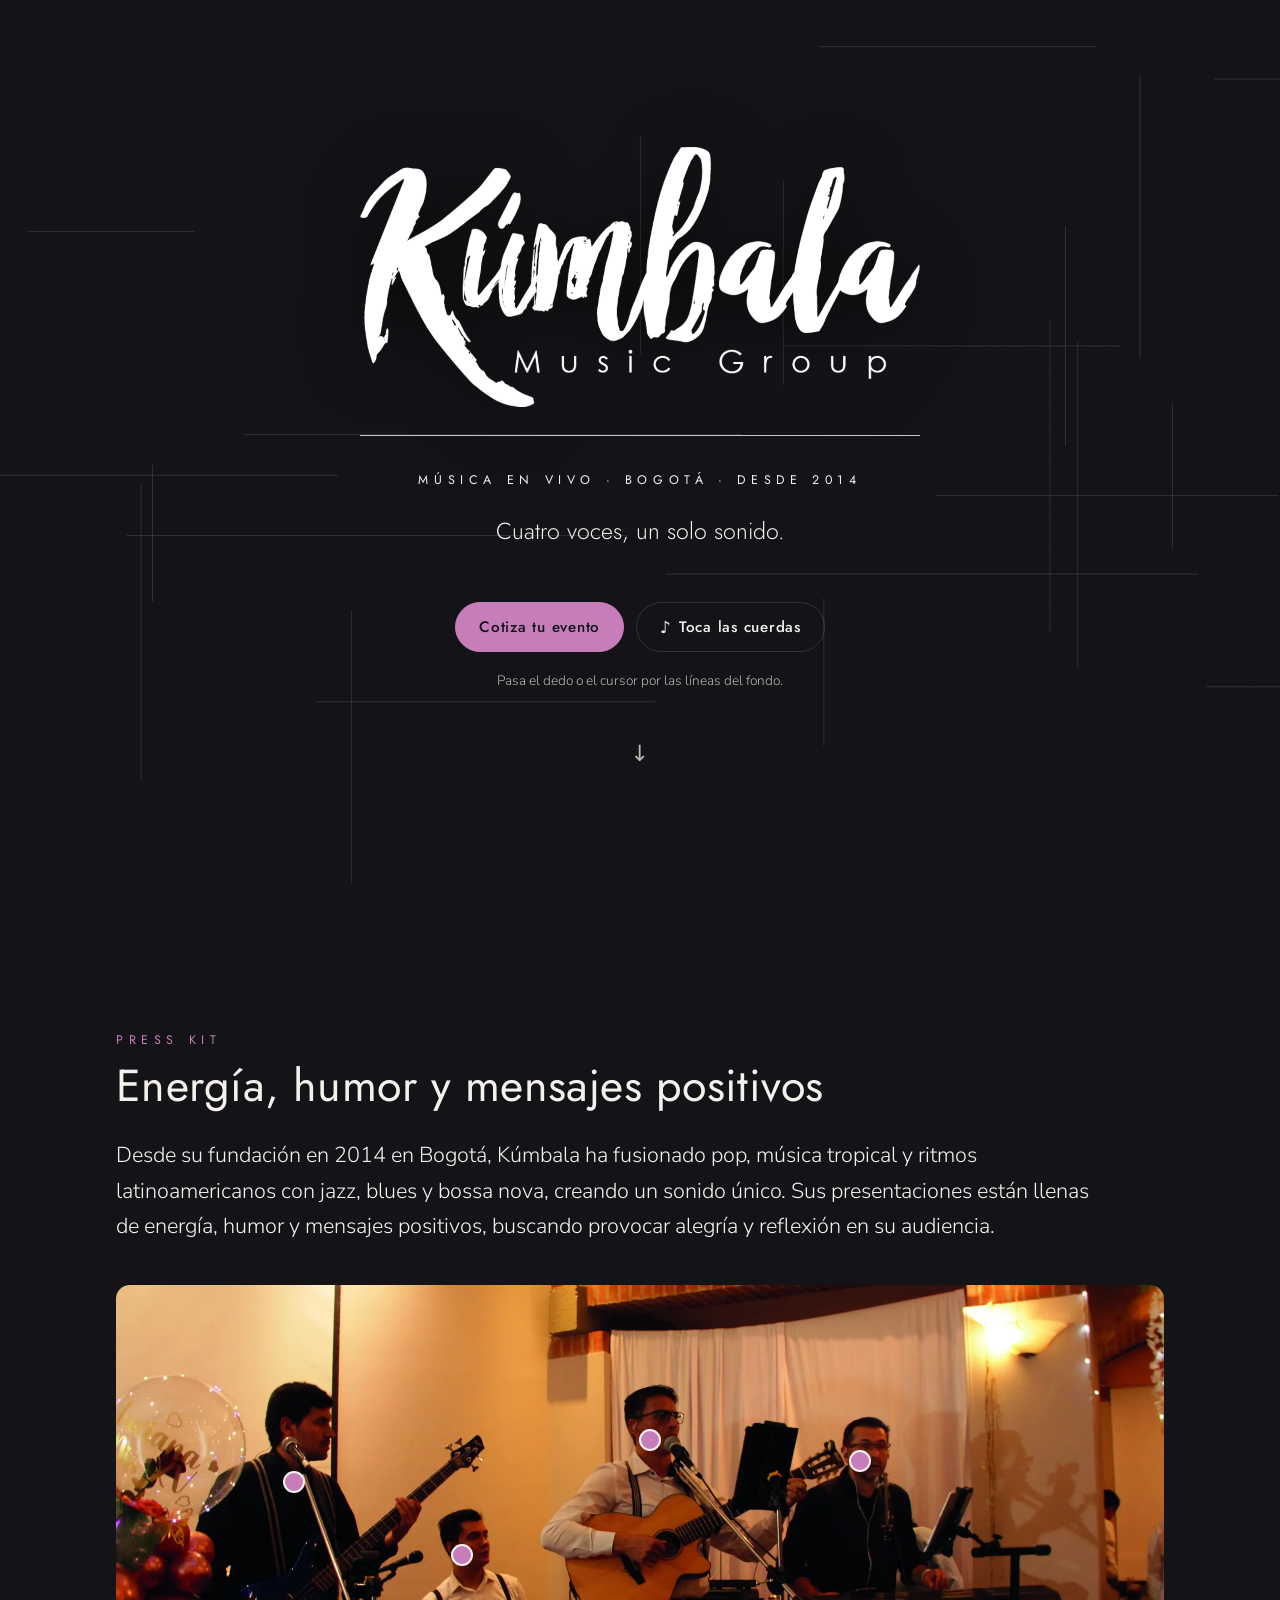
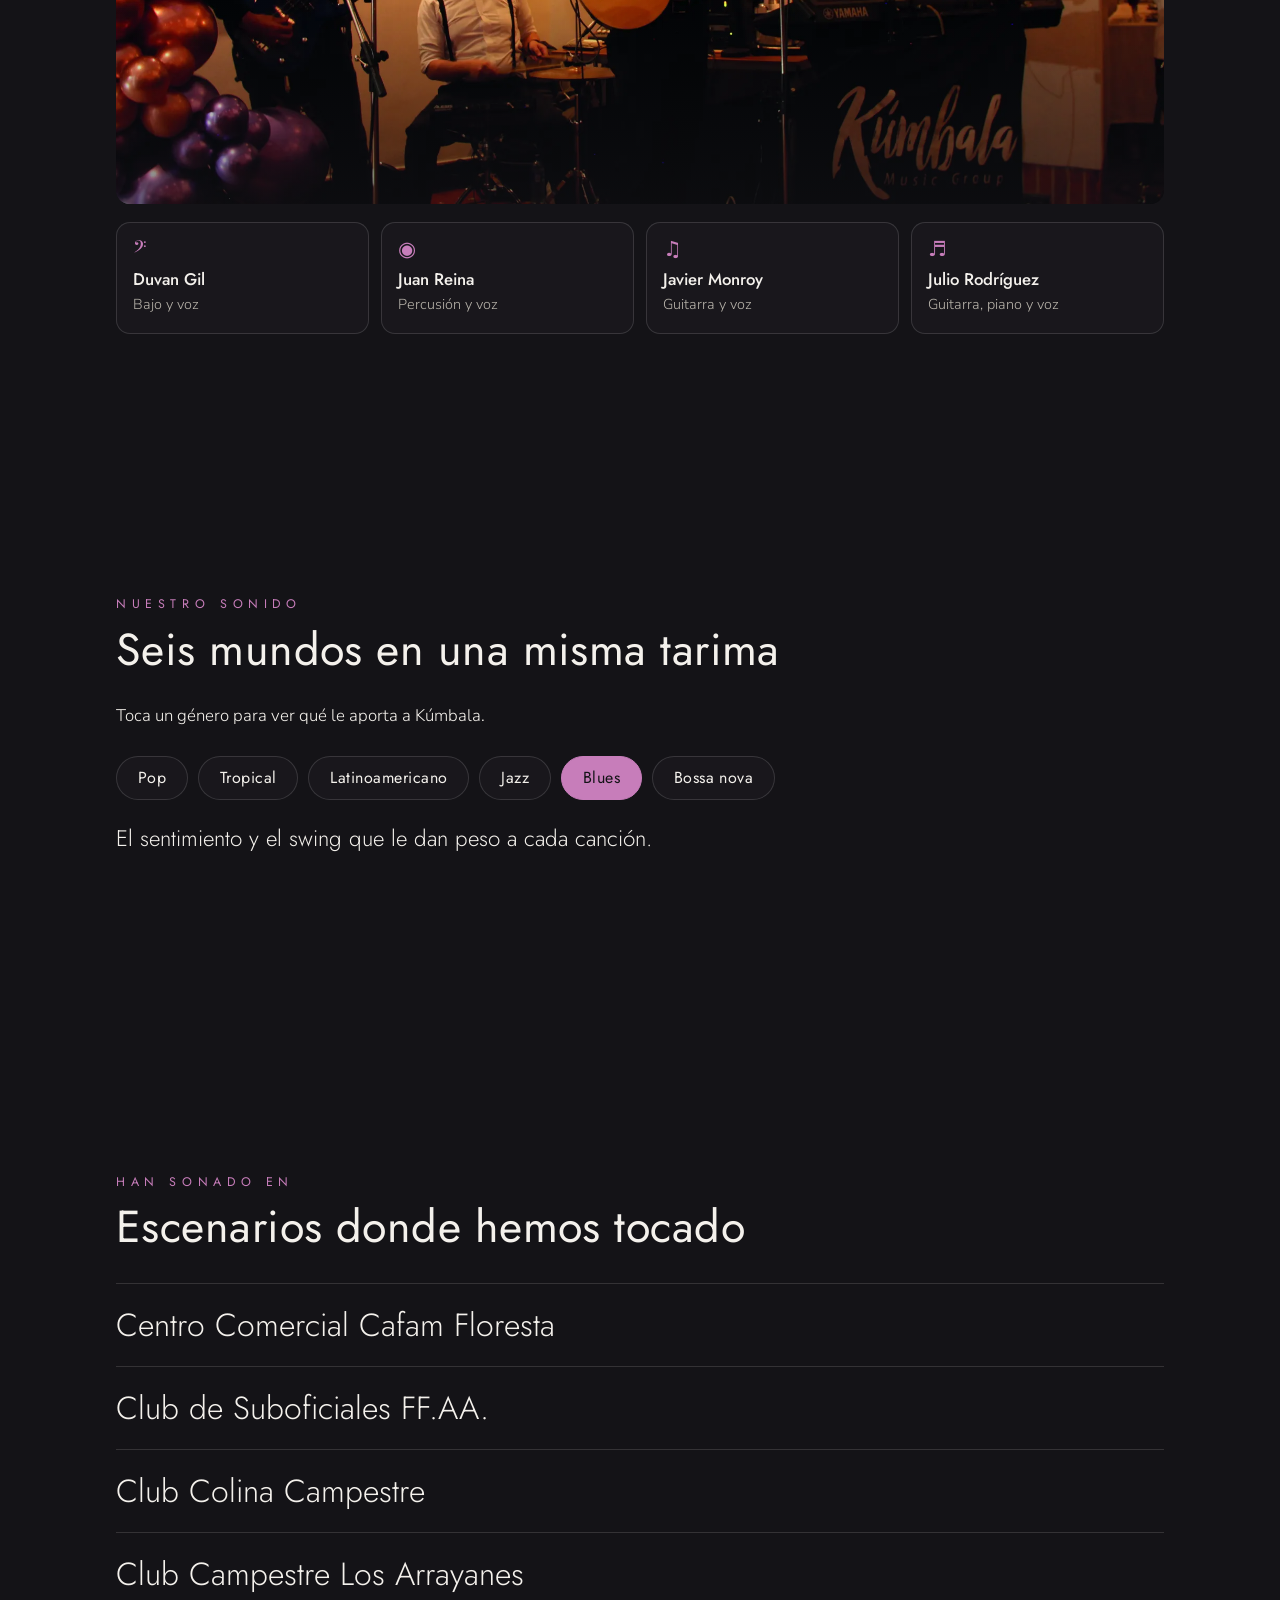
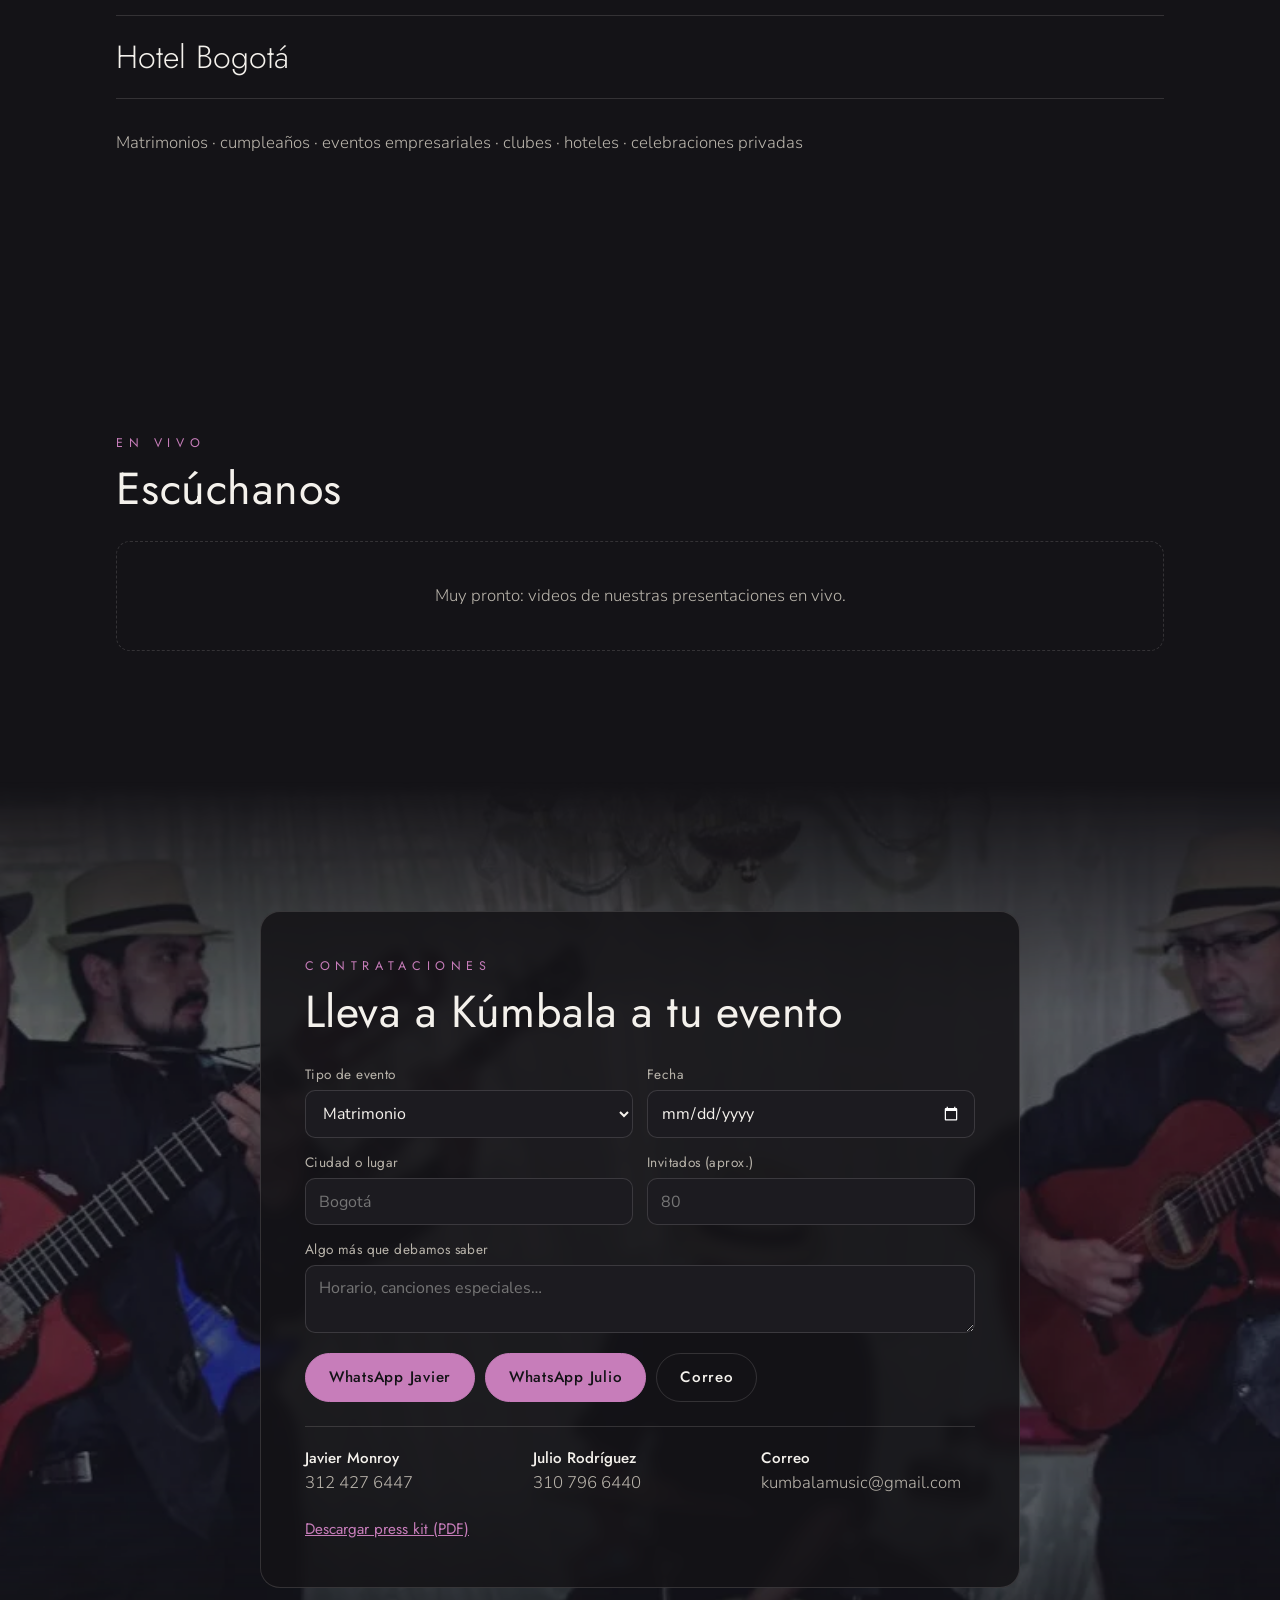
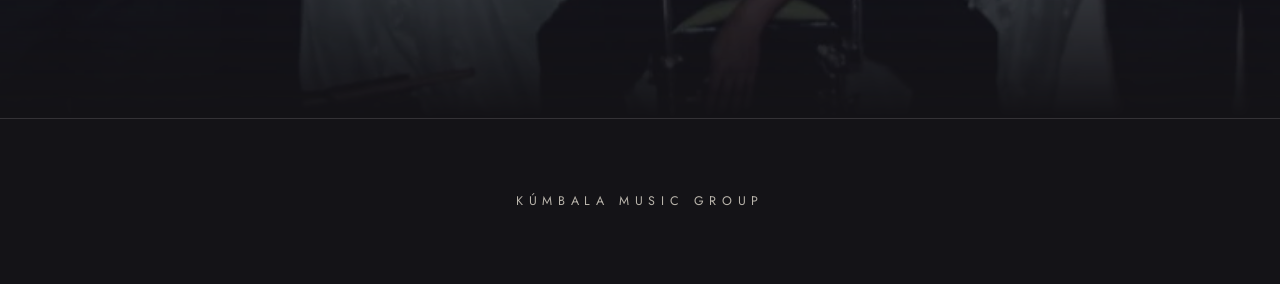
==== index.html @ faa16376 "Sitio web de Kúmbala Music Group Portada con fondo de cuerdas interactivas, banda, sonido, escenario" ====
<!doctype html>
<html lang="es">
<head>
  <meta charset="utf-8">
  <meta name="viewport" content="width=device-width, initial-scale=1">
  <title>Kúmbala Music Group</title>
  <meta name="description" content="Kúmbala Music Group: pop, música tropical y ritmos latinoamericanos con jazz, blues y bossa nova. Música en vivo para eventos en Bogotá desde 2014.">
  <meta name="theme-color" content="#141317">
  <meta property="og:title" content="Kúmbala Music Group">
  <meta property="og:description" content="Pop, tropical y ritmos latinoamericanos con jazz, blues y bossa nova. Música en vivo desde 2014, Bogotá.">
  <meta property="og:image" content="img/compartir.jpg">
  <meta property="og:type" content="website">
  <link rel="icon" href="img/icono.png">
  <link rel="preconnect" href="https://fonts.googleapis.com">
  <link rel="preconnect" href="https://fonts.gstatic.com" crossorigin>
  <link href="https://fonts.googleapis.com/css2?family=Jost:wght@300;400;500;700&family=Nunito+Sans:opsz,wght@6..12,300;6..12,400;6..12,700&display=swap" rel="stylesheet">
  <link rel="stylesheet" href="css/estilos.css">
</head>
<body>
  <canvas id="cuerdas" aria-hidden="true"></canvas>

  <header id="barra">
    <a href="#inicio" class="barra-logo"><img src="img/logo-kumbala.png" alt="Kúmbala"></a>
    <nav>
      <a href="#banda">La banda</a>
      <a href="#sonido">Sonido</a>
      <a href="#videos">Videos</a>
      <a href="#contacto" class="boton-mini">Contratar</a>
    </nav>
  </header>

  <main>
    <!-- PORTADA -->
    <section id="inicio" class="portada">
      <h1><img src="img/logo-kumbala.png" alt="Kúmbala Music Group" class="portada-logo"></h1>
      <hr class="linea">
      <p class="espaciado">Música en vivo · Bogotá · desde 2014</p>
      <p class="portada-frase" id="frase">Pop, tropical y ritmos latinoamericanos con un toque de jazz.</p>
      <div class="portada-acciones">
        <a href="#contacto" class="boton">Cotiza tu evento</a>
        <button type="button" class="boton boton-fantasma" id="sonar" aria-pressed="false">
          <span class="sonar-icono" aria-hidden="true">♪</span> <span id="sonar-texto">Toca las cuerdas</span>
        </button>
      </div>
      <p class="pista" id="pista">Pasa el dedo o el cursor por las líneas del fondo.</p>
      <a href="#banda" class="bajar" aria-label="Bajar">↓</a>
    </section>

    <!-- QUIÉNES SOMOS -->
    <section id="banda" class="seccion revelar">
      <p class="espaciado etiqueta">Press kit</p>
      <h2>Energía, humor y mensajes positivos</h2>
      <p class="texto-grande">
        Desde su fundación en 2014 en Bogotá, Kúmbala ha fusionado pop, música tropical y ritmos
        latinoamericanos con jazz, blues y bossa nova, creando un sonido único. Sus presentaciones
        están llenas de energía, humor y mensajes positivos, buscando provocar alegría y reflexión
        en su audiencia.
      </p>

      <figure class="foto-banda">
        <img src="img/banda-en-vivo.webp" alt="Kúmbala tocando en vivo: bajo, percusión, guitarra y teclado" width="2000" height="990">
        <button type="button" class="punto" style="--x:17%;--y:38%" data-i="0"><span>Duvan Gil</span></button>
        <button type="button" class="punto" style="--x:33%;--y:52%" data-i="1"><span>Juan Reina</span></button>
        <button type="button" class="punto" style="--x:51%;--y:30%" data-i="2"><span>Javier Monroy</span></button>
        <button type="button" class="punto" style="--x:71%;--y:34%" data-i="3"><span>Julio Rodríguez</span></button>
      </figure>

      <ul class="integrantes" id="integrantes">
        <li data-i="0"><span class="instrumento" aria-hidden="true">𝄢</span><strong>Duvan Gil</strong><small>Bajo y voz</small></li>
        <li data-i="1"><span class="instrumento" aria-hidden="true">◉</span><strong>Juan Reina</strong><small>Percusión y voz</small></li>
        <li data-i="2"><span class="instrumento" aria-hidden="true">♫</span><strong>Javier Monroy</strong><small>Guitarra y voz</small></li>
        <li data-i="3"><span class="instrumento" aria-hidden="true">♬</span><strong>Julio Rodríguez</strong><small>Guitarra, piano y voz</small></li>
      </ul>
    </section>

    <!-- SONIDO -->
    <section id="sonido" class="seccion revelar">
      <p class="espaciado etiqueta">Nuestro sonido</p>
      <h2>Seis mundos en una misma tarima</h2>
      <p>Toca un género para ver qué le aporta a Kúmbala.</p>
      <div class="generos" id="generos" role="tablist"></div>
      <p class="genero-texto" id="genero-texto" aria-live="polite"></p>
    </section>

    <!-- TARIMAS -->
    <section id="tarimas" class="seccion revelar">
      <p class="espaciado etiqueta">Han sonado en</p>
      <h2>Escenarios donde hemos tocado</h2>
      <ul class="lugares">
        <li>Centro Comercial Cafam Floresta</li>
        <li>Club de Suboficiales FF.AA.</li>
        <li>Club Colina Campestre</li>
        <li>Club Campestre Los Arrayanes</li>
        <li>Hotel Bogotá</li>
      </ul>
      <p class="eventos">Matrimonios · cumpleaños · eventos empresariales · clubes · hoteles · celebraciones privadas</p>
    </section>

    <!-- VIDEOS -->
    <section id="videos" class="seccion revelar">
      <p class="espaciado etiqueta">En vivo</p>
      <h2>Escúchanos</h2>
      <div id="lista-videos"></div>
    </section>

    <!-- CONTACTO -->
    <section id="contacto" class="seccion contacto revelar">
      <img src="img/banda-sombreros.webp" alt="" class="contacto-fondo" loading="lazy">
      <div class="contacto-caja">
        <p class="espaciado etiqueta">Contrataciones</p>
        <h2>Lleva a Kúmbala a tu evento</h2>
        <form id="cotizar" class="cotizar">
          <label>Tipo de evento
            <select name="tipo">
              <option>Matrimonio</option>
              <option>Cumpleaños</option>
              <option>Evento empresarial</option>
              <option>Club u hotel</option>
              <option>Otro</option>
            </select>
          </label>
          <label>Fecha <input type="date" name="fecha"></label>
          <label>Ciudad o lugar <input type="text" name="lugar" placeholder="Bogotá"></label>
          <label>Invitados (aprox.) <input type="number" name="invitados" min="1" placeholder="80"></label>
          <label class="ancho">Algo más que debamos saber <textarea name="nota" rows="2" placeholder="Horario, canciones especiales…"></textarea></label>
          <div class="cotizar-botones ancho">
            <button type="submit" class="boton" data-a="573124276447">WhatsApp Javier</button>
            <button type="submit" class="boton" data-a="573107966440">WhatsApp Julio</button>
            <button type="submit" class="boton boton-fantasma" data-a="correo">Correo</button>
          </div>
        </form>
        <div class="datos-contacto">
          <p><strong>Javier Monroy</strong><a href="tel:+573124276447">312 427 6447</a></p>
          <p><strong>Julio Rodríguez</strong><a href="tel:+573107966440">310 796 6440</a></p>
          <p><strong>Correo</strong><a href="mailto:kumbalamusic@gmail.com">kumbalamusic@gmail.com</a></p>
        </div>
        <a href="descargas/press-kit-kumbala-2024.pdf" class="enlace-descarga" download>Descargar press kit (PDF)</a>
      </div>
    </section>
  </main>

  <footer class="pie">
    <nav class="redes" id="redes" aria-label="Redes sociales"></nav>
    <p class="espaciado">Kúmbala Music Group</p>
  </footer>

  <script type="module" src="js/principal.js"></script>
  <script type="module" src="js/cuerdas.js"></script>
</body>
</html>
---- css/estilos.css ----
/* Kúmbala Music Group — estilos
   Paleta tomada del press kit (fondo carbón, blanco) + el ámbar de las fotos en vivo.
   El acento cambia en cada visita (js/cuerdas.js fija --acento). */

:root {
  --fondo: #141317;
  --fondo-2: #1c1b20;
  --tinta: #f4f1ec;
  --tinta-suave: #b9b4ab;
  --linea: rgba(244, 241, 236, .14);
  --acento: #d9904a;
  --acento-tinta: #141317;
  --radio: 14px;
  --ancho: 1080px;
  --titulos: 'Jost', 'Avenir', 'Century Gothic', system-ui, sans-serif;
  --texto: 'Nunito Sans', 'Avenir', system-ui, sans-serif;
  color-scheme: dark;
}

* { box-sizing: border-box; }
html { scroll-behavior: smooth; }
body {
  margin: 0;
  background: var(--fondo);
  color: var(--tinta);
  font: 300 1.05rem/1.65 var(--texto);
  overflow-x: hidden;
}
img { max-width: 100%; display: block; }
a { color: inherit; }
::selection { background: var(--acento); color: var(--acento-tinta); }

#cuerdas {
  position: fixed; inset: 0; width: 100%; height: 100%;
  z-index: 0; pointer-events: none;
}
main, .pie, #barra { position: relative; z-index: 1; }

/* ---------- textos */
h2 {
  font: 400 clamp(1.7rem, 4.5vw, 2.8rem)/1.15 var(--titulos);
  margin: .2em 0 .6em;
  letter-spacing: .01em;
}
.espaciado {
  font-family: var(--titulos);
  letter-spacing: .45em;
  text-transform: uppercase;
  font-size: .78rem;
  font-weight: 400;
}
.etiqueta { color: var(--acento); margin: 0; }
.texto-grande { font-size: clamp(1.1rem, 2.2vw, 1.35rem); max-width: 46em; color: var(--tinta); }

/* ---------- botones */
.boton {
  display: inline-flex; align-items: center; gap: .5em;
  padding: .8em 1.5em; border-radius: 999px;
  background: var(--acento); color: var(--acento-tinta);
  border: 1px solid var(--acento);
  font: 500 .95rem var(--titulos); letter-spacing: .05em;
  text-decoration: none; cursor: pointer;
  transition: transform .2s, background .2s, color .2s;
}
.boton:hover { transform: translateY(-2px); }
.boton:focus-visible, .punto:focus-visible, .genero:focus-visible { outline: 2px solid var(--tinta); outline-offset: 3px; }
.boton-fantasma { background: transparent; color: var(--tinta); border-color: var(--linea); }
.boton-fantasma:hover, .boton-fantasma[aria-pressed="true"] { border-color: var(--acento); color: var(--acento); }
.boton-mini { padding: .35em 1em; border: 1px solid var(--acento); border-radius: 999px; color: var(--acento) !important; }

/* ---------- barra superior */
#barra {
  position: fixed; top: 0; left: 0; right: 0; z-index: 10;
  display: flex; align-items: center; justify-content: space-between;
  padding: 10px clamp(16px, 4vw, 40px);
  background: rgba(20, 19, 23, .82); backdrop-filter: blur(10px);
  border-bottom: 1px solid var(--linea);
  transform: translateY(-100%); transition: transform .35s;
}
#barra.visible { transform: none; }
.barra-logo img { height: 34px; width: auto; }
#barra nav { display: flex; gap: clamp(10px, 3vw, 28px); align-items: center; font: 400 .9rem var(--titulos); }
#barra nav a { text-decoration: none; color: var(--tinta-suave); }
#barra nav a:hover { color: var(--tinta); }
@media (max-width: 560px) { #barra nav a:not(.boton-mini) { display: none; } }

/* ---------- portada */
.portada {
  min-height: 100svh;
  display: flex; flex-direction: column; align-items: center; justify-content: center;
  text-align: center; padding: 80px 16px 60px;
}
.portada h1 { margin: 0; }
.portada-logo {
  width: min(560px, 82vw); height: auto;
  filter: drop-shadow(0 6px 30px rgba(0, 0, 0, .6));
  animation: entrar 1.2s cubic-bezier(.2, .7, .2, 1) both;
}
.linea { width: min(560px, 82vw); border: 0; border-top: 1px solid var(--tinta); margin: 28px 0 22px; opacity: .8; }
.portada-frase { font: 300 clamp(1.1rem, 2.6vw, 1.45rem) var(--titulos); max-width: 30em; margin: 10px 0 28px; min-height: 2.6em; }
.portada-acciones { display: flex; gap: 12px; flex-wrap: wrap; justify-content: center; }
.sonar-icono { font-size: 1.1em; }
.pista { color: var(--tinta-suave); font-size: .85rem; margin-top: 18px; transition: opacity .6s; }
.bajar {
  margin-top: 30px; text-decoration: none; font-size: 1.4rem; color: var(--tinta-suave);
  animation: flotar 2.4s ease-in-out infinite;
}
@keyframes entrar { from { opacity: 0; transform: translateY(18px) scale(.97); } }
@keyframes flotar { 50% { transform: translateY(8px); } }

/* ---------- secciones */
.seccion {
  max-width: var(--ancho); margin: 0 auto;
  padding: clamp(70px, 12vw, 130px) 16px;
}
.revelar { opacity: 0; transform: translateY(30px); transition: opacity .9s, transform .9s; }
.revelar.visto { opacity: 1; transform: none; }

/* foto con integrantes */
.foto-banda { position: relative; margin: 40px 0 0; border-radius: var(--radio); overflow: hidden; }
.foto-banda img { width: 100%; height: auto; }
.foto-banda::after {
  content: ''; position: absolute; inset: 0; pointer-events: none;
  background: linear-gradient(to top, rgba(20, 19, 23, .55), transparent 40%);
}
.punto {
  position: absolute; left: var(--x); top: var(--y); z-index: 2;
  width: 22px; height: 22px; margin: -11px; padding: 0;
  border-radius: 50%; border: 2px solid var(--tinta); background: var(--acento);
  cursor: pointer; box-shadow: 0 0 0 0 var(--acento);
  animation: latido 2.2s infinite;
}
.punto span {
  position: absolute; left: 50%; bottom: 150%; transform: translateX(-50%) translateY(6px);
  white-space: nowrap; padding: .3em .8em; border-radius: 999px;
  background: var(--fondo); color: var(--tinta); font: 400 .85rem var(--titulos);
  opacity: 0; transition: opacity .25s, transform .25s; pointer-events: none;
}
.punto:hover span, .punto:focus-visible span, .punto.activo span { opacity: 1; transform: translateX(-50%); }
@keyframes latido { 70% { box-shadow: 0 0 0 12px transparent; } }

.integrantes {
  list-style: none; padding: 0; margin: 18px 0 0;
  display: grid; grid-template-columns: repeat(4, 1fr); gap: 12px;
}
.integrantes li {
  display: flex; flex-direction: column; gap: 2px;
  padding: 16px; border: 1px solid var(--linea); border-radius: var(--radio);
  background: rgba(28, 27, 32, .7); transition: border-color .3s, transform .3s;
}
.integrantes li.activo { border-color: var(--acento); transform: translateY(-4px); }
.integrantes strong { font: 500 1.05rem var(--titulos); }
.integrantes small { color: var(--tinta-suave); font-size: .9rem; }
.instrumento { color: var(--acento); font-size: 1.3rem; line-height: 1; margin-bottom: 6px; }
@media (max-width: 760px) { .integrantes { grid-template-columns: 1fr 1fr; } }

/* géneros */
.generos { display: flex; flex-wrap: wrap; gap: 10px; margin: 26px 0 20px; }
.genero {
  padding: .6em 1.3em; border-radius: 999px; cursor: pointer;
  border: 1px solid var(--linea); background: rgba(28, 27, 32, .7); color: var(--tinta);
  font: 400 1rem var(--titulos); letter-spacing: .03em; transition: all .25s;
}
.genero:hover { border-color: var(--acento); }
.genero[aria-selected="true"] { background: var(--acento); color: var(--acento-tinta); border-color: var(--acento); }
.genero-texto { font: 300 clamp(1.1rem, 2.4vw, 1.4rem)/1.5 var(--titulos); max-width: 36em; min-height: 3em; }

/* lugares */
.lugares { list-style: none; padding: 0; margin: 30px 0; border-top: 1px solid var(--linea); }
.lugares li {
  padding: 18px 0; border-bottom: 1px solid var(--linea);
  font: 300 clamp(1.2rem, 3.4vw, 2rem) var(--titulos);
  transition: padding .3s, color .3s;
}
.lugares li:hover { padding-left: 14px; color: var(--acento); }
.eventos { color: var(--tinta-suave); }

/* videos */
.videos { display: grid; grid-template-columns: repeat(auto-fill, minmax(280px, 1fr)); gap: 18px; margin-top: 24px; }
.video h3 { font: 400 1.05rem var(--titulos); margin: 10px 0 2px; }
.video p { margin: 0; color: var(--tinta-suave); font-size: .92rem; }
.video-portada, .video-lista {
  position: relative; display: block; width: 100%; aspect-ratio: 16 / 9; padding: 0; border: 0;
  border-radius: var(--radio); overflow: hidden; background: var(--fondo-2); cursor: pointer;
}
.video-portada img { width: 100%; height: 100%; object-fit: cover; transition: transform .4s; }
.video-portada:hover img { transform: scale(1.04); }
.video-portada iframe, .video-lista iframe { width: 100%; height: 100%; border: 0; }
.video-play {
  position: absolute; inset: 0; margin: auto; width: 64px; height: 64px; border-radius: 50%;
  display: grid; place-items: center; background: var(--acento); color: var(--acento-tinta); font-size: 1.4rem;
}
.espacio-pronto {
  margin-top: 24px; padding: 40px 20px; text-align: center; color: var(--tinta-suave);
  border: 1px dashed var(--linea); border-radius: var(--radio);
}

/* contacto */
.contacto { position: relative; max-width: none; padding-left: 0; padding-right: 0; overflow: hidden; }
.contacto-fondo {
  position: absolute; inset: 0; width: 100%; height: 100%; object-fit: cover; opacity: .55;
  mask-image: linear-gradient(to bottom, transparent, #000 25%, #000 75%, transparent);
}
.contacto-caja {
  position: relative; max-width: 760px; margin: 0 auto; padding: clamp(24px, 5vw, 44px);
  background: rgba(20, 19, 23, .86); backdrop-filter: blur(6px);
  border: 1px solid var(--linea); border-radius: calc(var(--radio) + 6px);
  margin-inline: 16px;
}
@media (min-width: 792px) { .contacto-caja { margin-inline: auto; } }
.cotizar { display: grid; grid-template-columns: 1fr 1fr; gap: 14px; margin: 24px 0; }
.cotizar label { display: flex; flex-direction: column; gap: 6px; font: 400 .85rem var(--titulos); color: var(--tinta-suave); letter-spacing: .03em; }
.cotizar .ancho { grid-column: 1 / -1; }
.cotizar input, .cotizar select, .cotizar textarea {
  font: 400 1rem var(--texto); color: var(--tinta);
  background: var(--fondo-2); border: 1px solid var(--linea); border-radius: 10px; padding: .7em .8em;
}
.cotizar input:focus, .cotizar select:focus, .cotizar textarea:focus { outline: none; border-color: var(--acento); }
.cotizar-botones { display: flex; flex-wrap: wrap; gap: 10px; margin-top: 6px; }
@media (max-width: 560px) { .cotizar { grid-template-columns: 1fr; } }
.datos-contacto { display: grid; grid-template-columns: repeat(auto-fit, minmax(190px, 1fr)); gap: 14px; border-top: 1px solid var(--linea); padding-top: 20px; }
.datos-contacto p { margin: 0; display: flex; flex-direction: column; }
.datos-contacto strong { font: 500 .95rem var(--titulos); }
.datos-contacto a { color: var(--tinta-suave); text-decoration: none; word-break: break-word; }
.datos-contacto a:hover { color: var(--acento); }
.enlace-descarga { display: inline-block; margin-top: 22px; color: var(--acento); font: 400 .95rem var(--titulos); }

/* pie */
.pie { text-align: center; padding: 50px 16px 60px; color: var(--tinta-suave); border-top: 1px solid var(--linea); background: var(--fondo); }
.redes { display: flex; justify-content: center; gap: 18px; margin-bottom: 22px; }
.redes a {
  width: 50px; height: 50px; border-radius: 50%; display: grid; place-items: center;
  background: var(--fondo-2); border: 1px solid var(--linea); transition: border-color .25s, transform .25s;
}
.redes a:hover { border-color: var(--acento); transform: translateY(-3px); }
.redes svg { width: 22px; height: 22px; fill: var(--tinta); }

@media (prefers-reduced-motion: reduce) {
  *, *::before, *::after { animation: none !important; transition: none !important; }
  html { scroll-behavior: auto; }
  .revelar { opacity: 1; transform: none; }
}
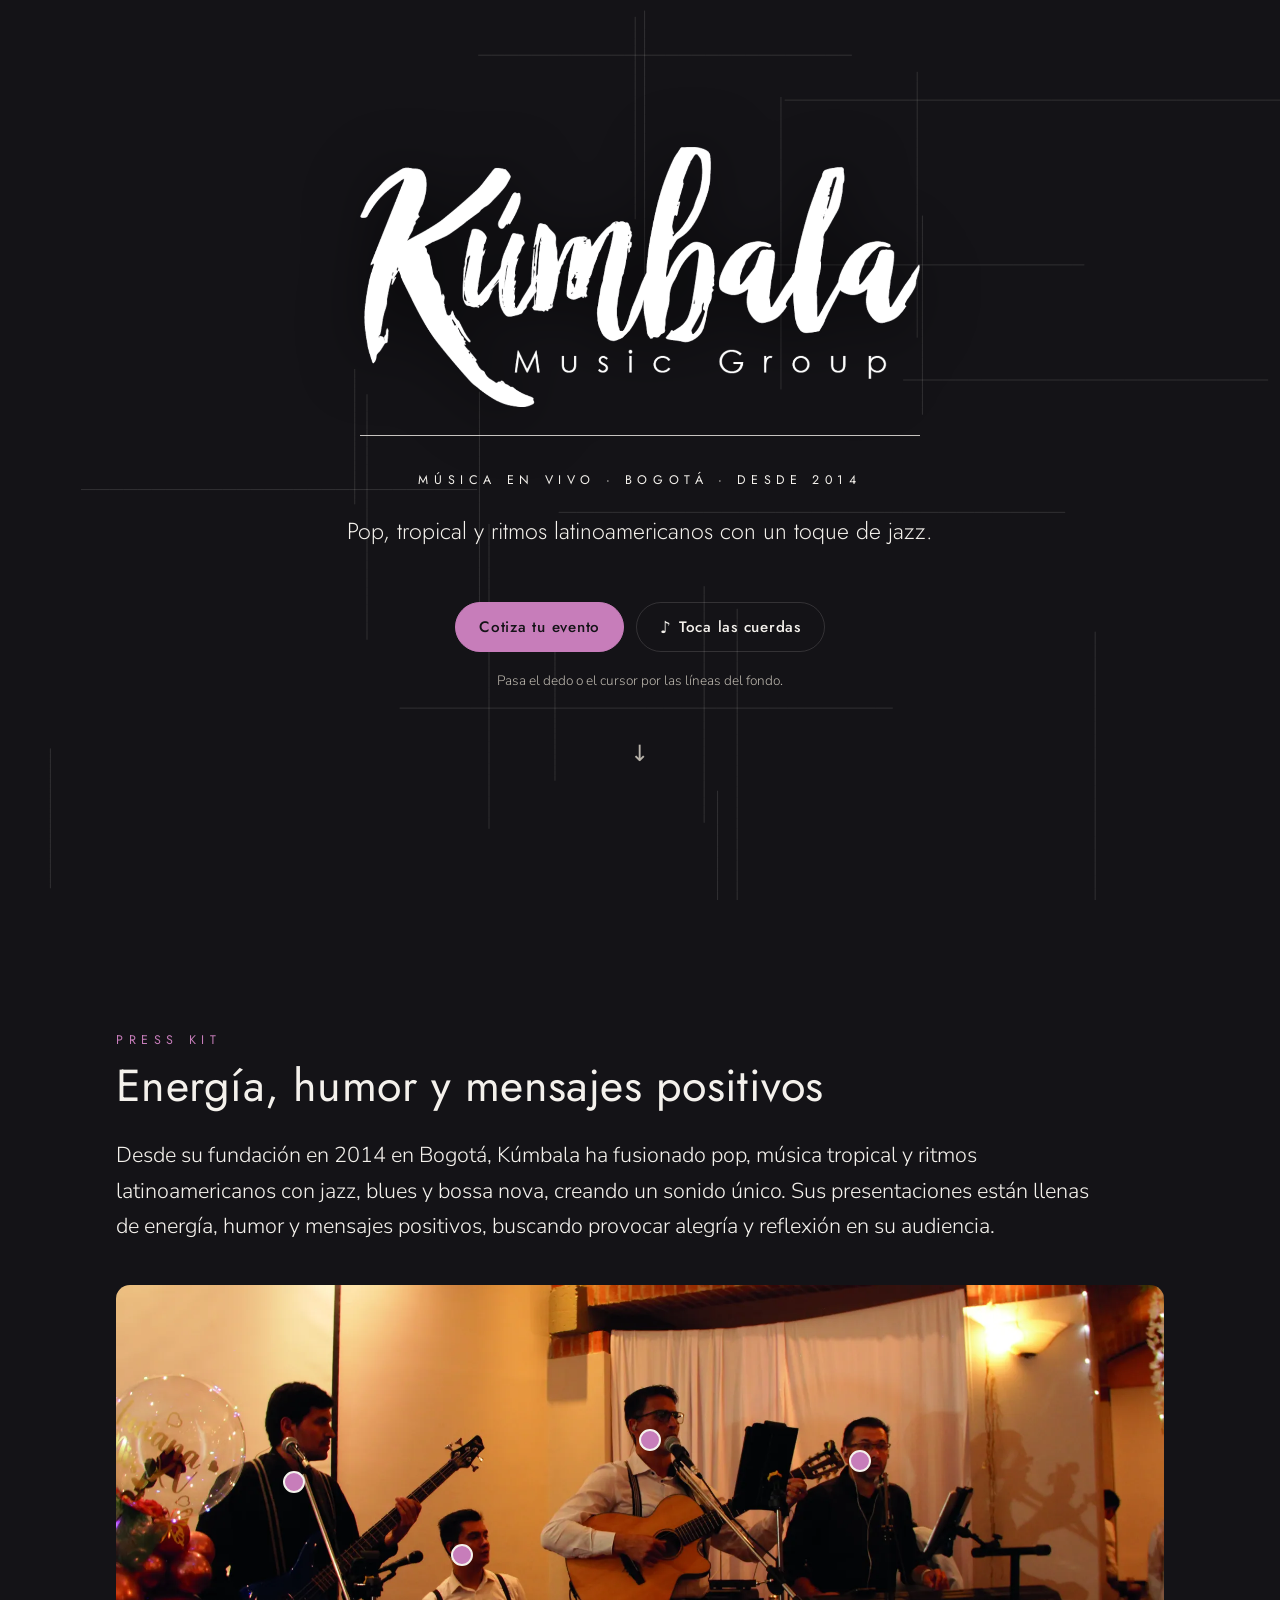
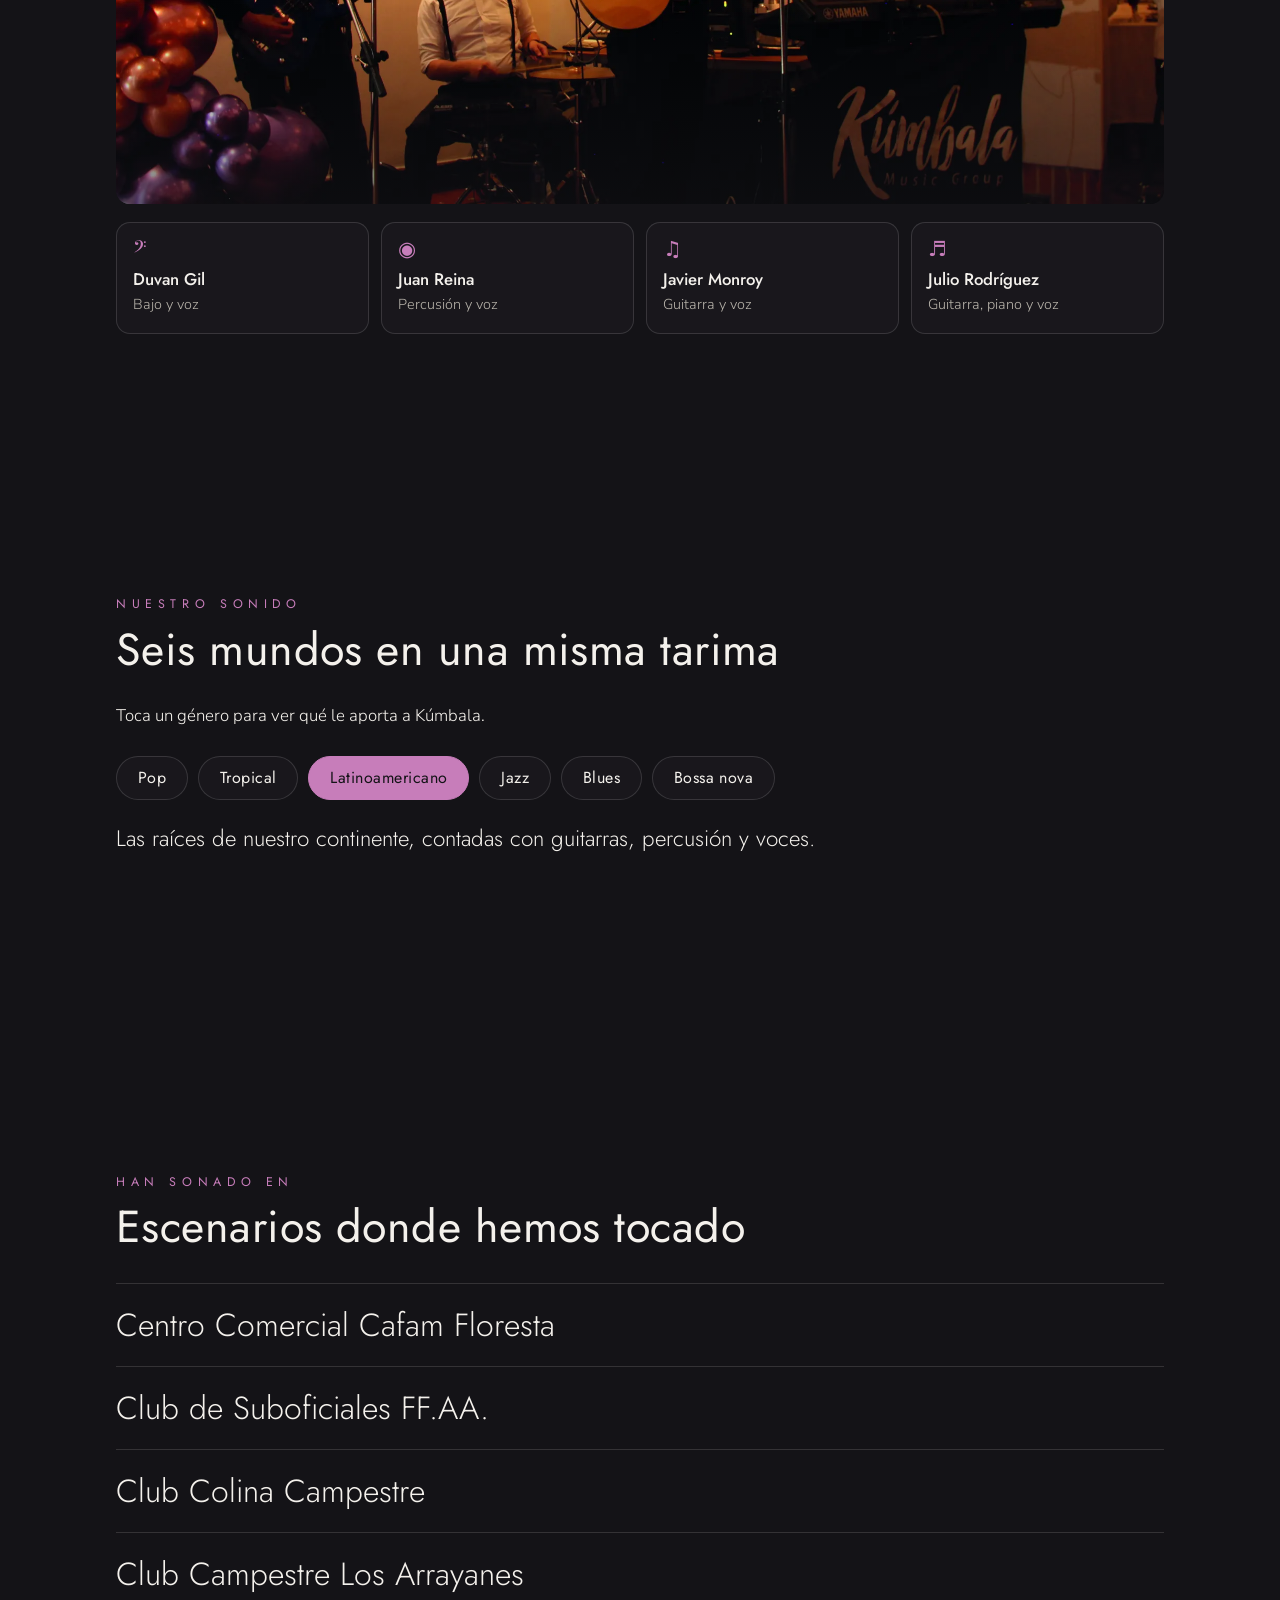
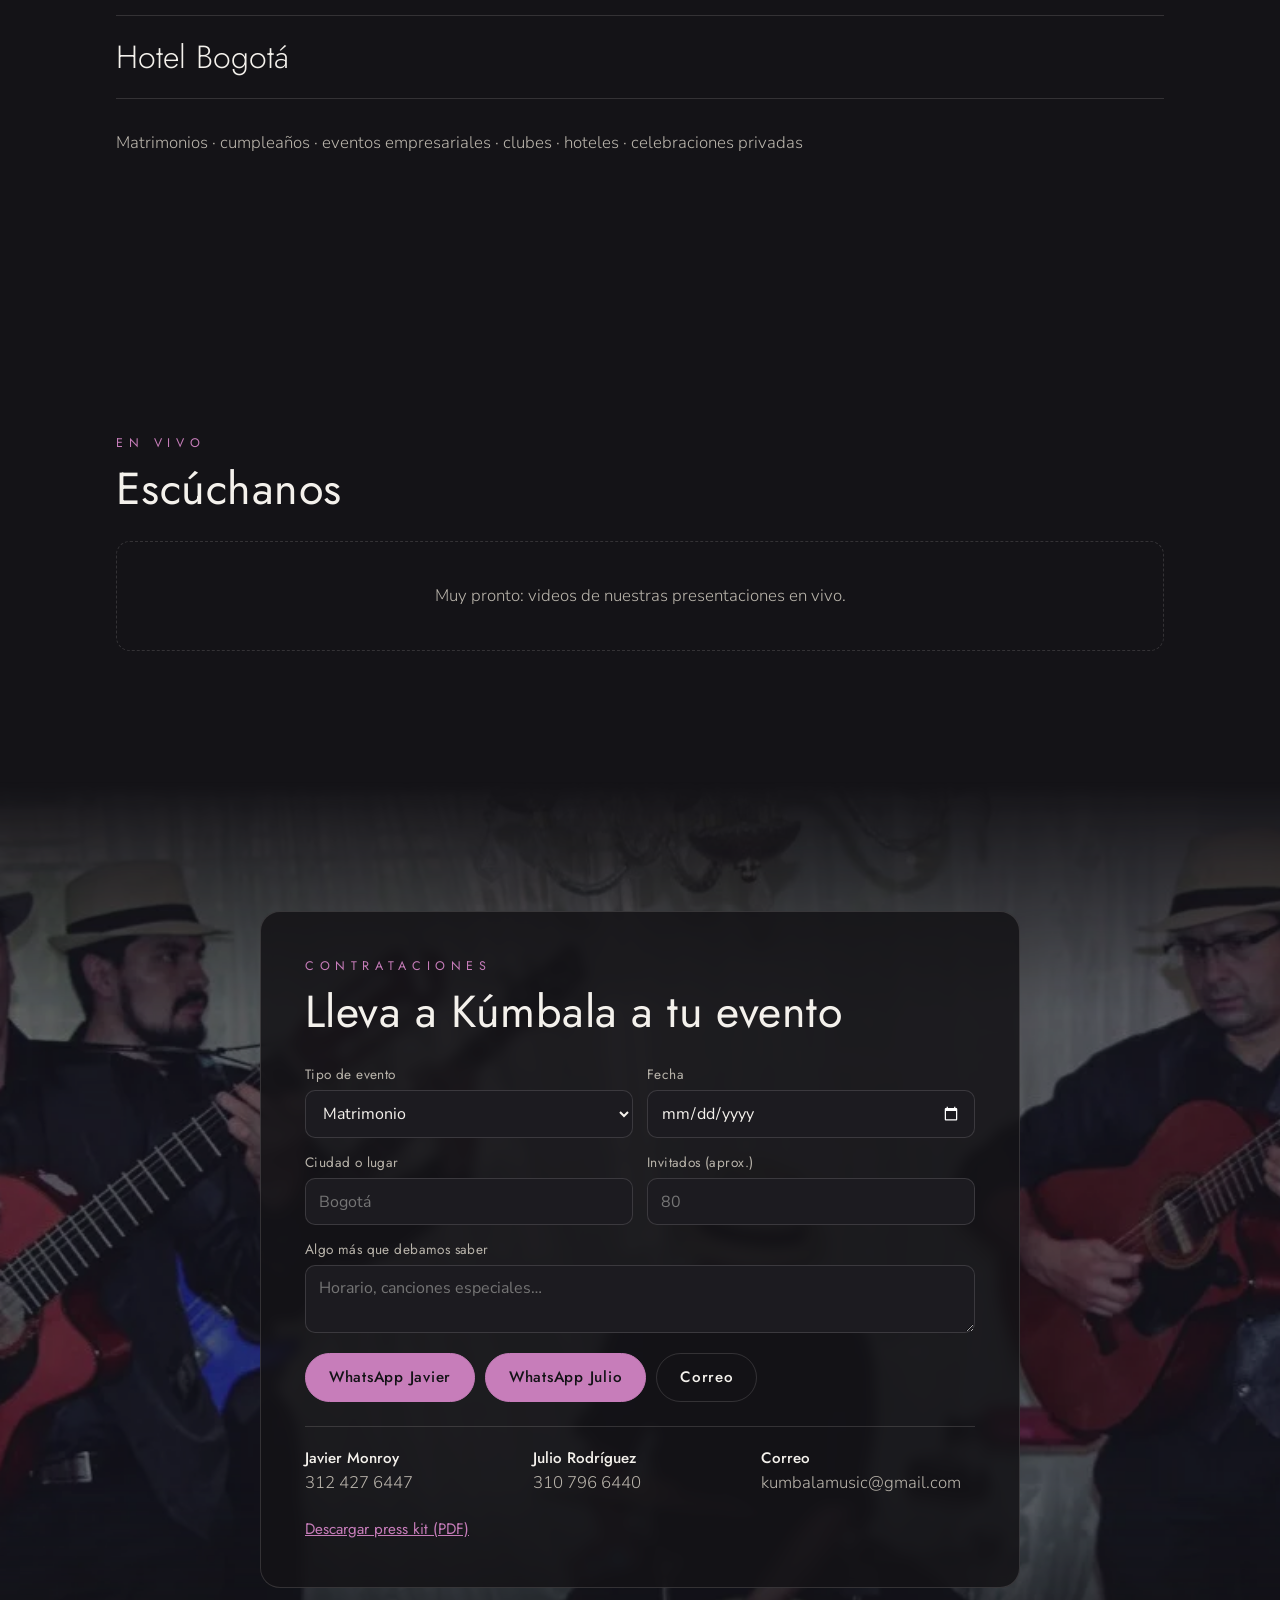
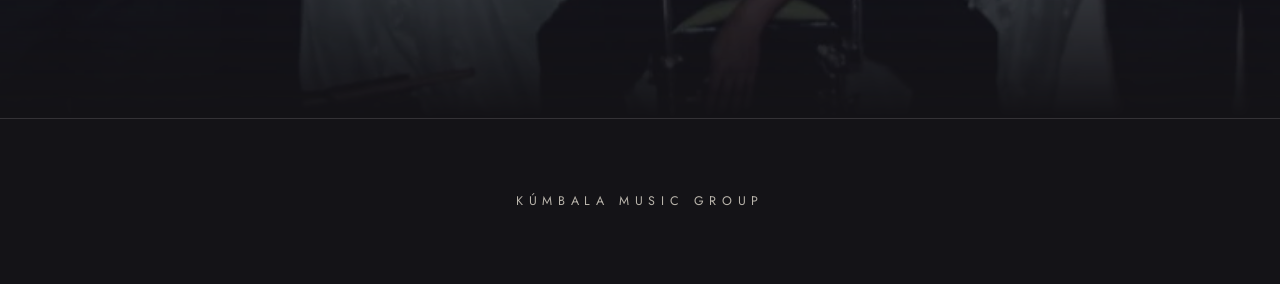
==== commit 6b13918a: "Mostrar todas las secciones aunque el JavaScript no cargue Las secciones solo se ocultan para animar" ====
--- a/index.html
+++ b/index.html
@@ -144,7 +144,9 @@
     <p class="espaciado">Kúmbala Music Group</p>
   </footer>
 
-  <script type="module" src="js/principal.js"></script>
-  <script type="module" src="js/cuerdas.js"></script>
+  <script src="js/datos.js"></script>
+  <script src="js/videos.js"></script>
+  <script src="js/principal.js"></script>
+  <script src="js/cuerdas.js"></script>
 </body>
 </html>
--- a/css/estilos.css
+++ b/css/estilos.css
@@ -113,8 +113,8 @@
   max-width: var(--ancho); margin: 0 auto;
   padding: clamp(70px, 12vw, 130px) 16px;
 }
-.revelar { opacity: 0; transform: translateY(30px); transition: opacity .9s, transform .9s; }
-.revelar.visto { opacity: 1; transform: none; }
+.js-listo .revelar { opacity: 0; transform: translateY(30px); transition: opacity .9s, transform .9s; }
+.js-listo .revelar.visto { opacity: 1; transform: none; }
 
 /* foto con integrantes */
 .foto-banda { position: relative; margin: 40px 0 0; border-radius: var(--radio); overflow: hidden; }
@@ -238,5 +238,5 @@
 @media (prefers-reduced-motion: reduce) {
   *, *::before, *::after { animation: none !important; transition: none !important; }
   html { scroll-behavior: auto; }
-  .revelar { opacity: 1; transform: none; }
-}
+  .js-listo .revelar { opacity: 1; transform: none; }
+}
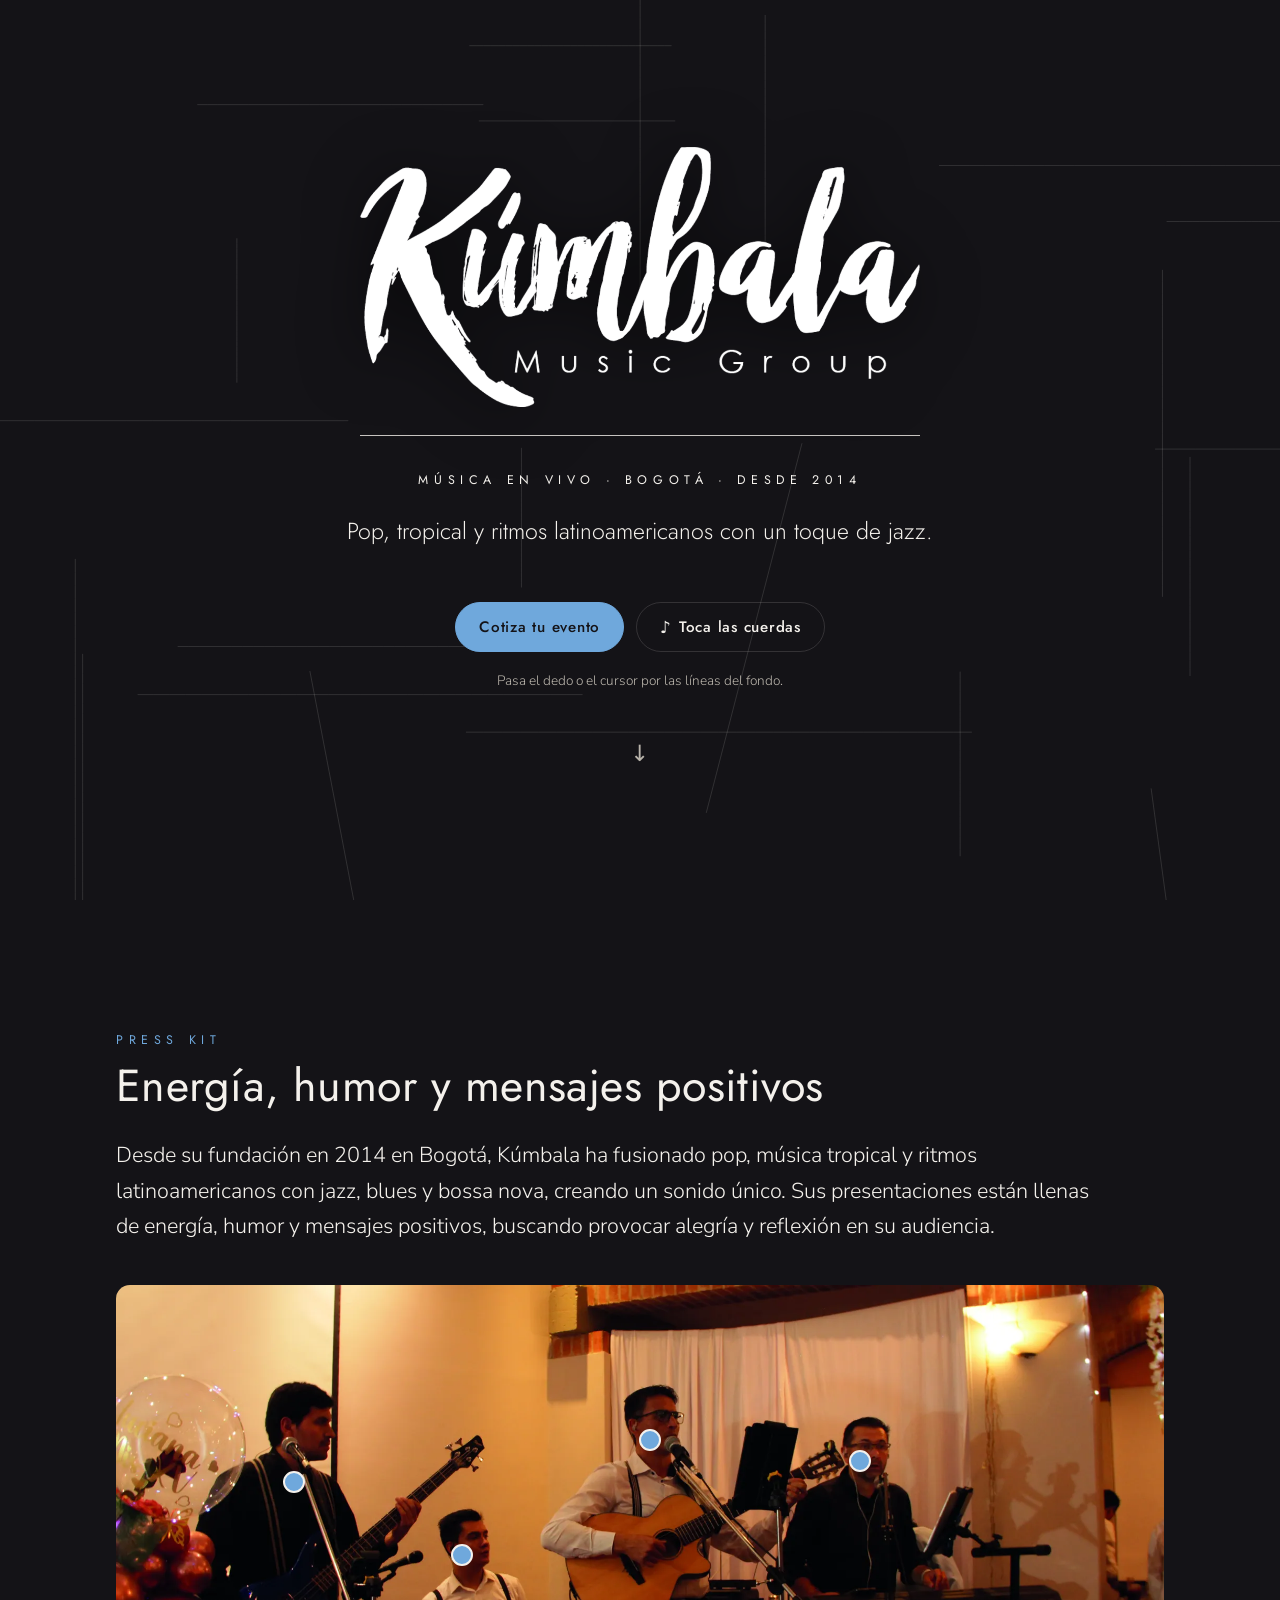
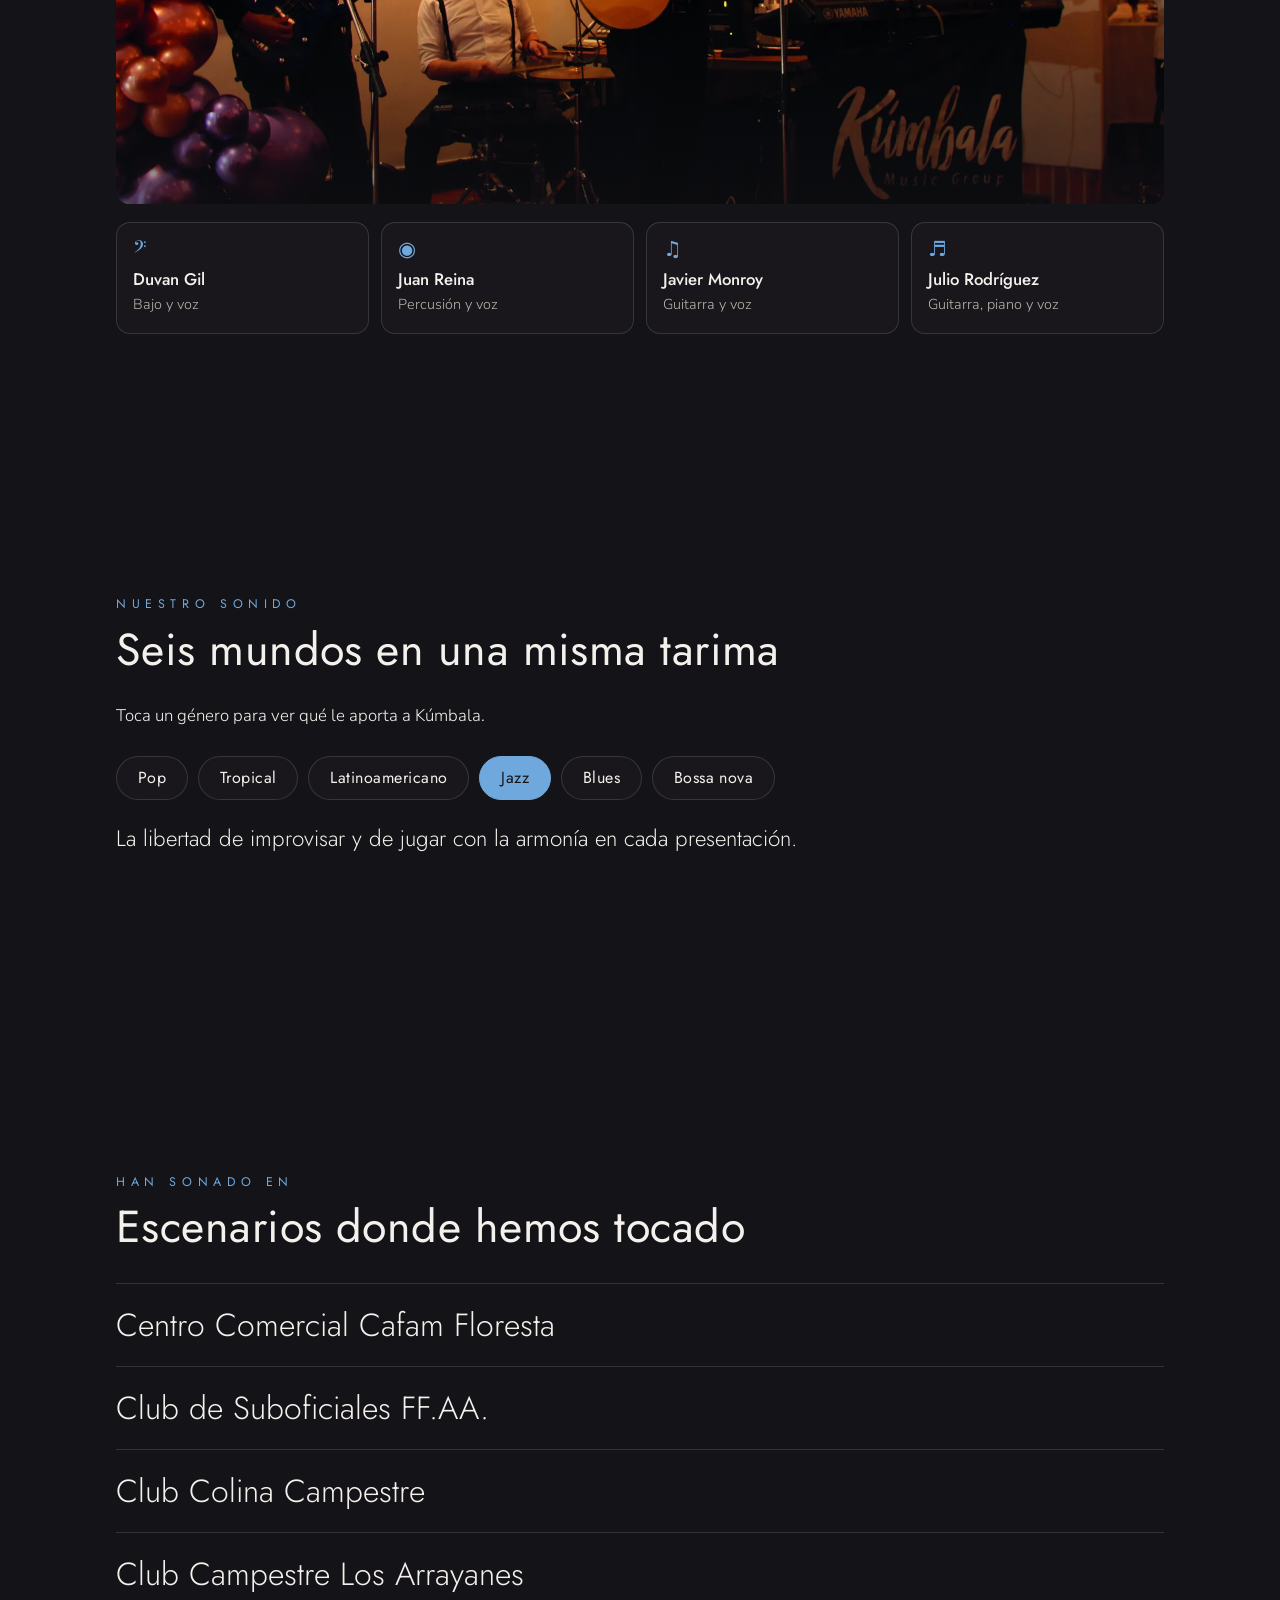
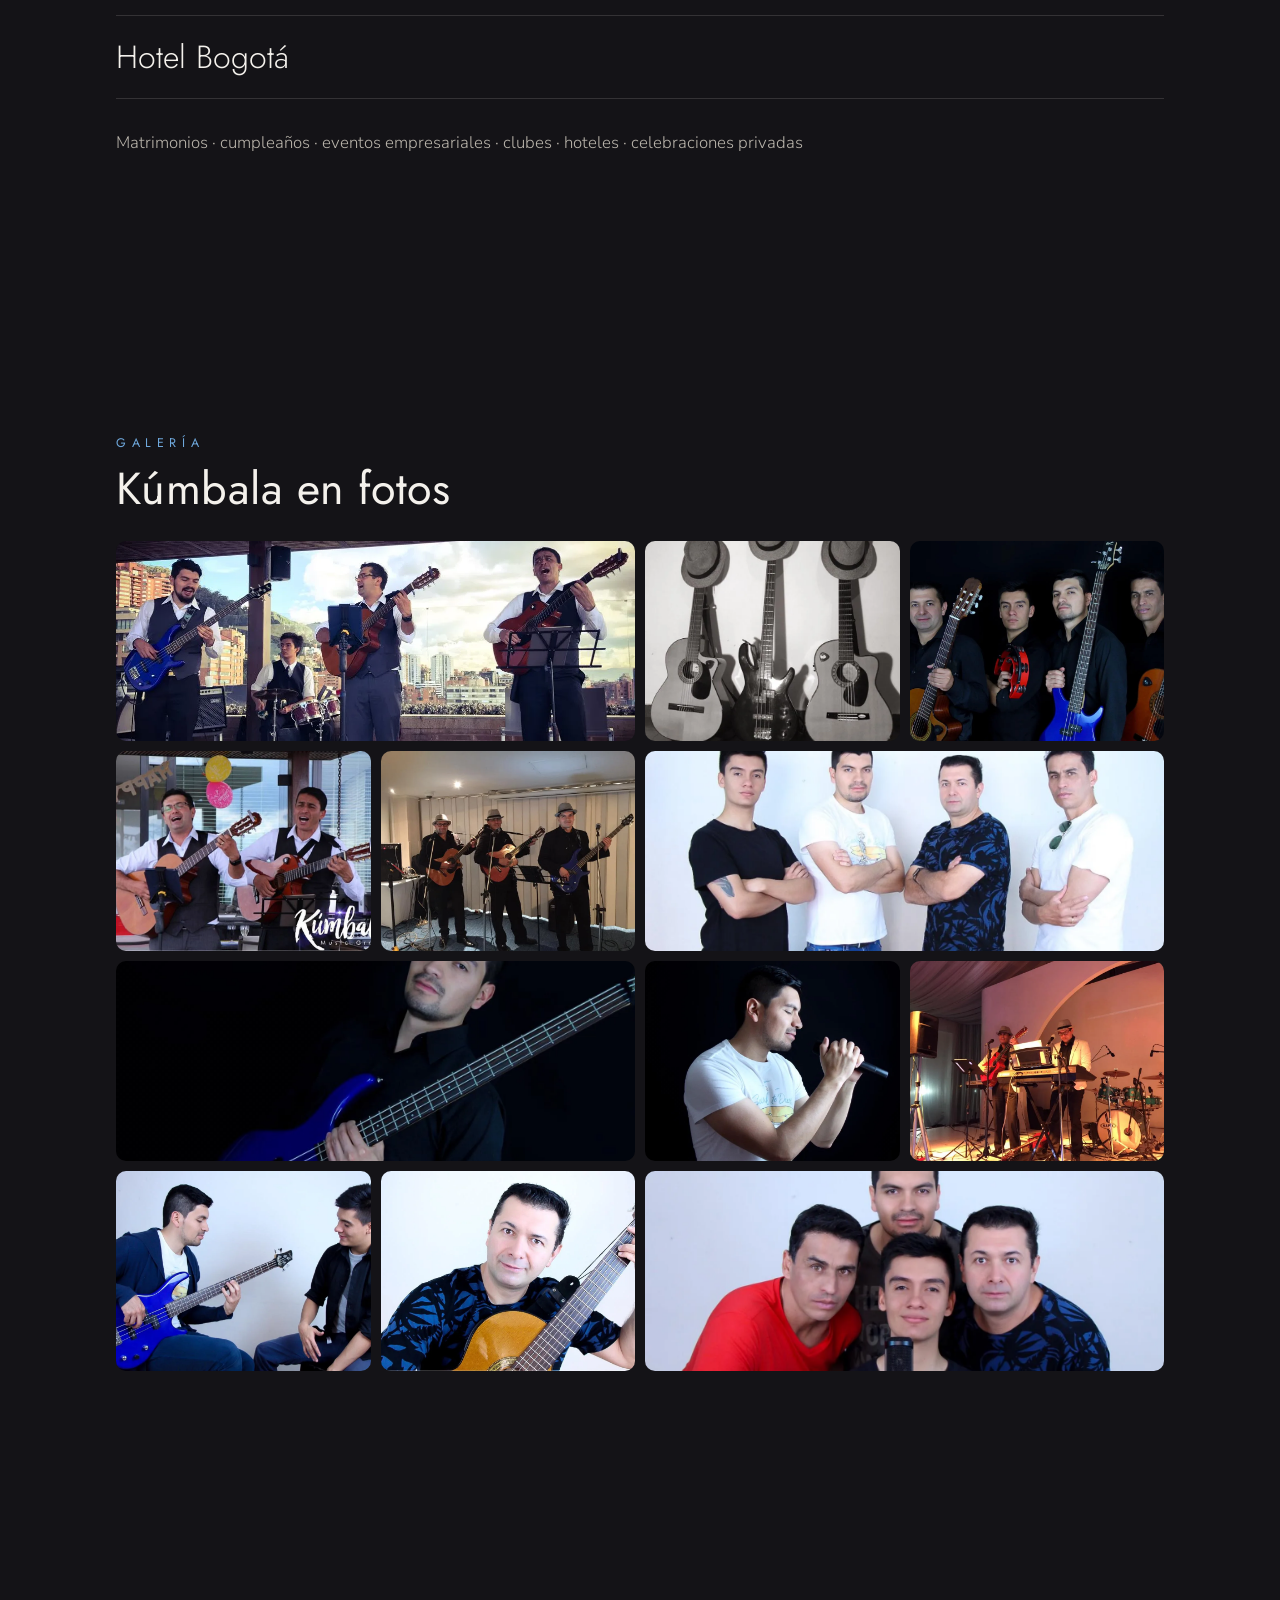
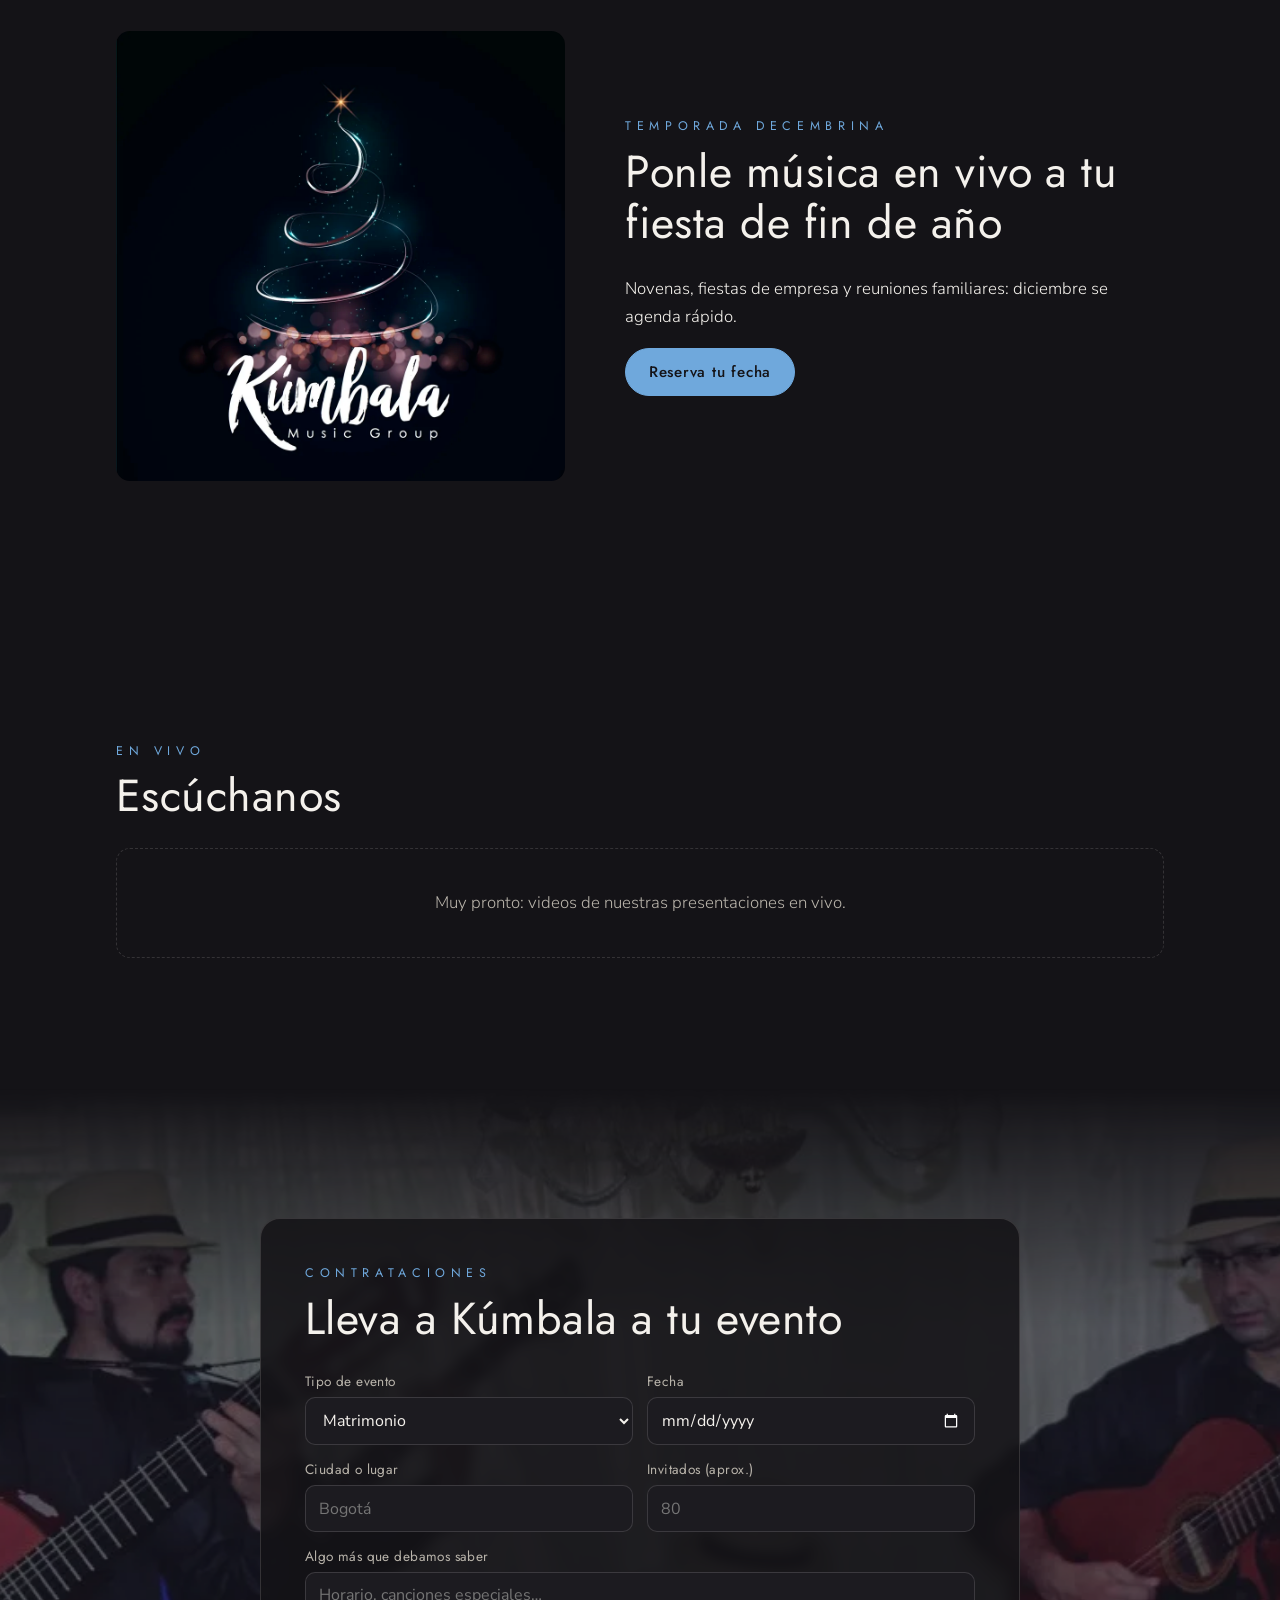
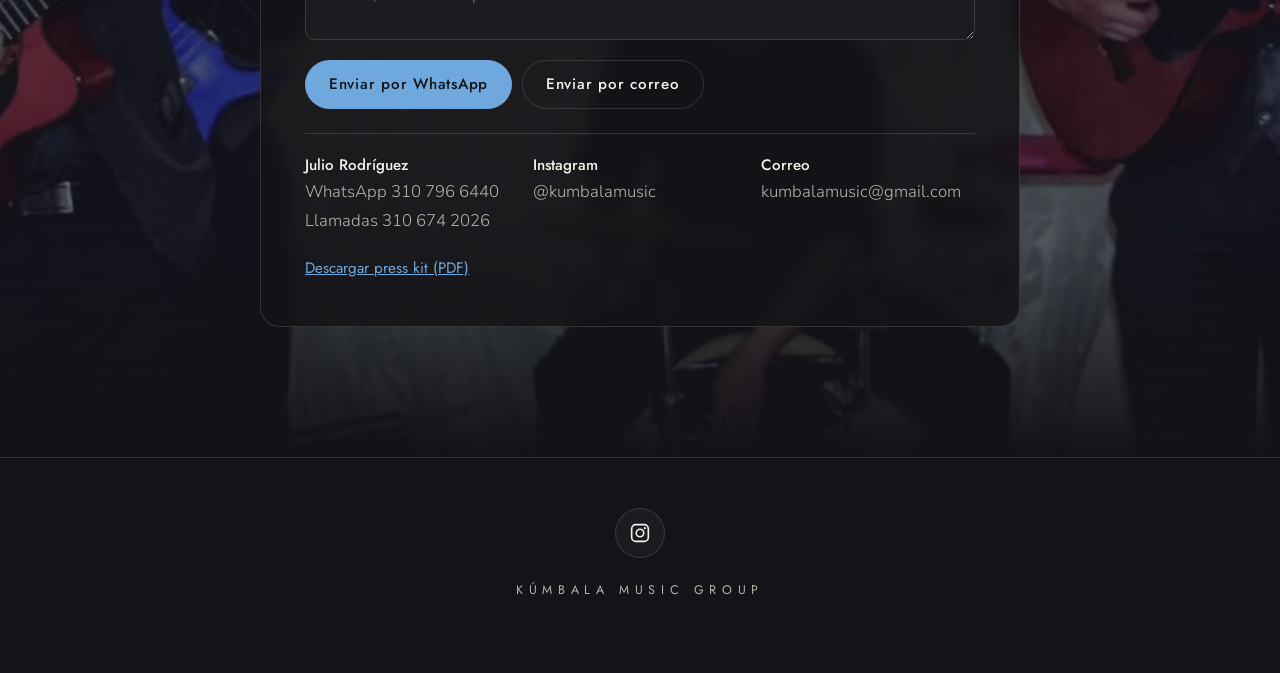
==== commit 4d09b39d: "Galería, temporada decembrina, contacto de Julio e imágenes para redes - Galería con fotos del Drive" ====
--- a/index.html
+++ b/index.html
@@ -24,6 +24,7 @@
     <nav>
       <a href="#banda">La banda</a>
       <a href="#sonido">Sonido</a>
+      <a href="#galeria">Galería</a>
       <a href="#videos">Videos</a>
       <a href="#contacto" class="boton-mini">Contratar</a>
     </nav>
@@ -96,6 +97,38 @@
       <p class="eventos">Matrimonios · cumpleaños · eventos empresariales · clubes · hoteles · celebraciones privadas</p>
     </section>
 
+    <!-- GALERÍA -->
+    <section id="galeria" class="seccion revelar">
+      <p class="espaciado etiqueta">Galería</p>
+      <h2>Kúmbala en fotos</h2>
+      <div class="galeria" id="galeria-fotos">
+        <button type="button" class="foto ancha"><img src="img/galeria/terraza.webp" alt="La banda tocando en una terraza con la ciudad de fondo" loading="lazy"></button>
+        <button type="button" class="foto"><img src="img/galeria/sombreros.webp" alt="Tres guitarras con sombreros" loading="lazy"></button>
+        <button type="button" class="foto"><img src="img/galeria/grupo-instrumentos.webp" alt="Los cuatro integrantes con sus instrumentos" loading="lazy"></button>
+        <button type="button" class="foto"><img src="img/galeria/cumpleanos.webp" alt="Dúo de guitarras cantando en un cumpleaños" loading="lazy"></button>
+        <button type="button" class="foto"><img src="img/galeria/hotel.webp" alt="La banda en una tarima de hotel" loading="lazy"></button>
+        <button type="button" class="foto ancha"><img src="img/galeria/grupo-blanco.webp" alt="Retrato de los cuatro integrantes" loading="lazy"></button>
+        <button type="button" class="foto ancha"><img src="img/galeria/bajo.webp" alt="Bajo eléctrico azul" loading="lazy"></button>
+        <button type="button" class="foto"><img src="img/galeria/voz.webp" alt="Cantando al micrófono" loading="lazy"></button>
+        <button type="button" class="foto"><img src="img/galeria/tarima.webp" alt="Tarima con teclado y batería" loading="lazy"></button>
+        <button type="button" class="foto"><img src="img/galeria/duo-bajo.webp" alt="Ensayo con bajo" loading="lazy"></button>
+        <button type="button" class="foto"><img src="img/galeria/guitarra.webp" alt="Guitarra acústica" loading="lazy"></button>
+        <button type="button" class="foto ancha"><img src="img/galeria/grupo-cerca.webp" alt="Los cuatro integrantes juntos" loading="lazy"></button>
+      </div>
+      <dialog id="visor" class="visor"><button type="button" class="visor-cerrar" aria-label="Cerrar">×</button><img alt=""></dialog>
+    </section>
+
+    <!-- TEMPORADA -->
+    <section id="temporada" class="seccion temporada revelar">
+      <img src="img/navidad.webp" alt="Árbol de Navidad de luces con el logo de Kúmbala" loading="lazy">
+      <div>
+        <p class="espaciado etiqueta">Temporada decembrina</p>
+        <h2>Ponle música en vivo a tu fiesta de fin de año</h2>
+        <p>Novenas, fiestas de empresa y reuniones familiares: diciembre se agenda rápido.</p>
+        <a href="#contacto" class="boton">Reserva tu fecha</a>
+      </div>
+    </section>
+
     <!-- VIDEOS -->
     <section id="videos" class="seccion revelar">
       <p class="espaciado etiqueta">En vivo</p>
@@ -124,14 +157,13 @@
           <label>Invitados (aprox.) <input type="number" name="invitados" min="1" placeholder="80"></label>
           <label class="ancho">Algo más que debamos saber <textarea name="nota" rows="2" placeholder="Horario, canciones especiales…"></textarea></label>
           <div class="cotizar-botones ancho">
-            <button type="submit" class="boton" data-a="573124276447">WhatsApp Javier</button>
-            <button type="submit" class="boton" data-a="573107966440">WhatsApp Julio</button>
-            <button type="submit" class="boton boton-fantasma" data-a="correo">Correo</button>
+            <button type="submit" class="boton" data-a="573107966440">Enviar por WhatsApp</button>
+            <button type="submit" class="boton boton-fantasma" data-a="correo">Enviar por correo</button>
           </div>
         </form>
         <div class="datos-contacto">
-          <p><strong>Javier Monroy</strong><a href="tel:+573124276447">312 427 6447</a></p>
-          <p><strong>Julio Rodríguez</strong><a href="tel:+573107966440">310 796 6440</a></p>
+          <p><strong>Julio Rodríguez</strong><a href="https://wa.me/573107966440" target="_blank" rel="noopener">WhatsApp 310 796 6440</a><a href="tel:+573106742026">Llamadas 310 674 2026</a></p>
+          <p><strong>Instagram</strong><a href="https://www.instagram.com/kumbalamusic/" target="_blank" rel="noopener">@kumbalamusic</a></p>
           <p><strong>Correo</strong><a href="mailto:kumbalamusic@gmail.com">kumbalamusic@gmail.com</a></p>
         </div>
         <a href="descargas/press-kit-kumbala-2024.pdf" class="enlace-descarga" download>Descargar press kit (PDF)</a>
--- a/css/estilos.css
+++ b/css/estilos.css
@@ -175,6 +175,23 @@
 .lugares li:hover { padding-left: 14px; color: var(--acento); }
 .eventos { color: var(--tinta-suave); }
 
+/* galería */
+.galeria { display: grid; grid-template-columns: repeat(4, 1fr); grid-auto-rows: 200px; gap: 10px; margin-top: 24px; }
+.galeria .foto { padding: 0; border: 0; border-radius: 10px; overflow: hidden; cursor: zoom-in; background: var(--fondo-2); }
+.galeria .ancha { grid-column: span 2; }
+.galeria img { width: 100%; height: 100%; object-fit: cover; transition: transform .5s; }
+.galeria .foto:hover img { transform: scale(1.05); }
+@media (max-width: 760px) { .galeria { grid-template-columns: 1fr 1fr; grid-auto-rows: 150px; } }
+.visor { border: 0; padding: 0; background: transparent; max-width: 94vw; max-height: 92vh; }
+.visor::backdrop { background: rgba(10, 10, 12, .9); }
+.visor img { max-width: 94vw; max-height: 92vh; border-radius: 10px; }
+.visor-cerrar { position: fixed; top: 14px; right: 18px; width: 44px; height: 44px; border-radius: 50%; border: 0; background: var(--acento); color: var(--acento-tinta); font-size: 1.6rem; cursor: pointer; }
+
+/* temporada */
+.temporada { display: grid; grid-template-columns: minmax(0, 1fr) minmax(0, 1.2fr); gap: clamp(24px, 5vw, 60px); align-items: center; }
+.temporada img { border-radius: var(--radio); width: 100%; height: auto; }
+@media (max-width: 760px) { .temporada { grid-template-columns: 1fr; } }
+
 /* videos */
 .videos { display: grid; grid-template-columns: repeat(auto-fill, minmax(280px, 1fr)); gap: 18px; margin-top: 24px; }
 .video h3 { font: 400 1.05rem var(--titulos); margin: 10px 0 2px; }
@@ -219,7 +236,7 @@
 .cotizar-botones { display: flex; flex-wrap: wrap; gap: 10px; margin-top: 6px; }
 @media (max-width: 560px) { .cotizar { grid-template-columns: 1fr; } }
 .datos-contacto { display: grid; grid-template-columns: repeat(auto-fit, minmax(190px, 1fr)); gap: 14px; border-top: 1px solid var(--linea); padding-top: 20px; }
-.datos-contacto p { margin: 0; display: flex; flex-direction: column; }
+.datos-contacto p { margin: 0; display: flex; flex-direction: column; gap: 2px; }
 .datos-contacto strong { font: 500 .95rem var(--titulos); }
 .datos-contacto a { color: var(--tinta-suave); text-decoration: none; word-break: break-word; }
 .datos-contacto a:hover { color: var(--acento); }
